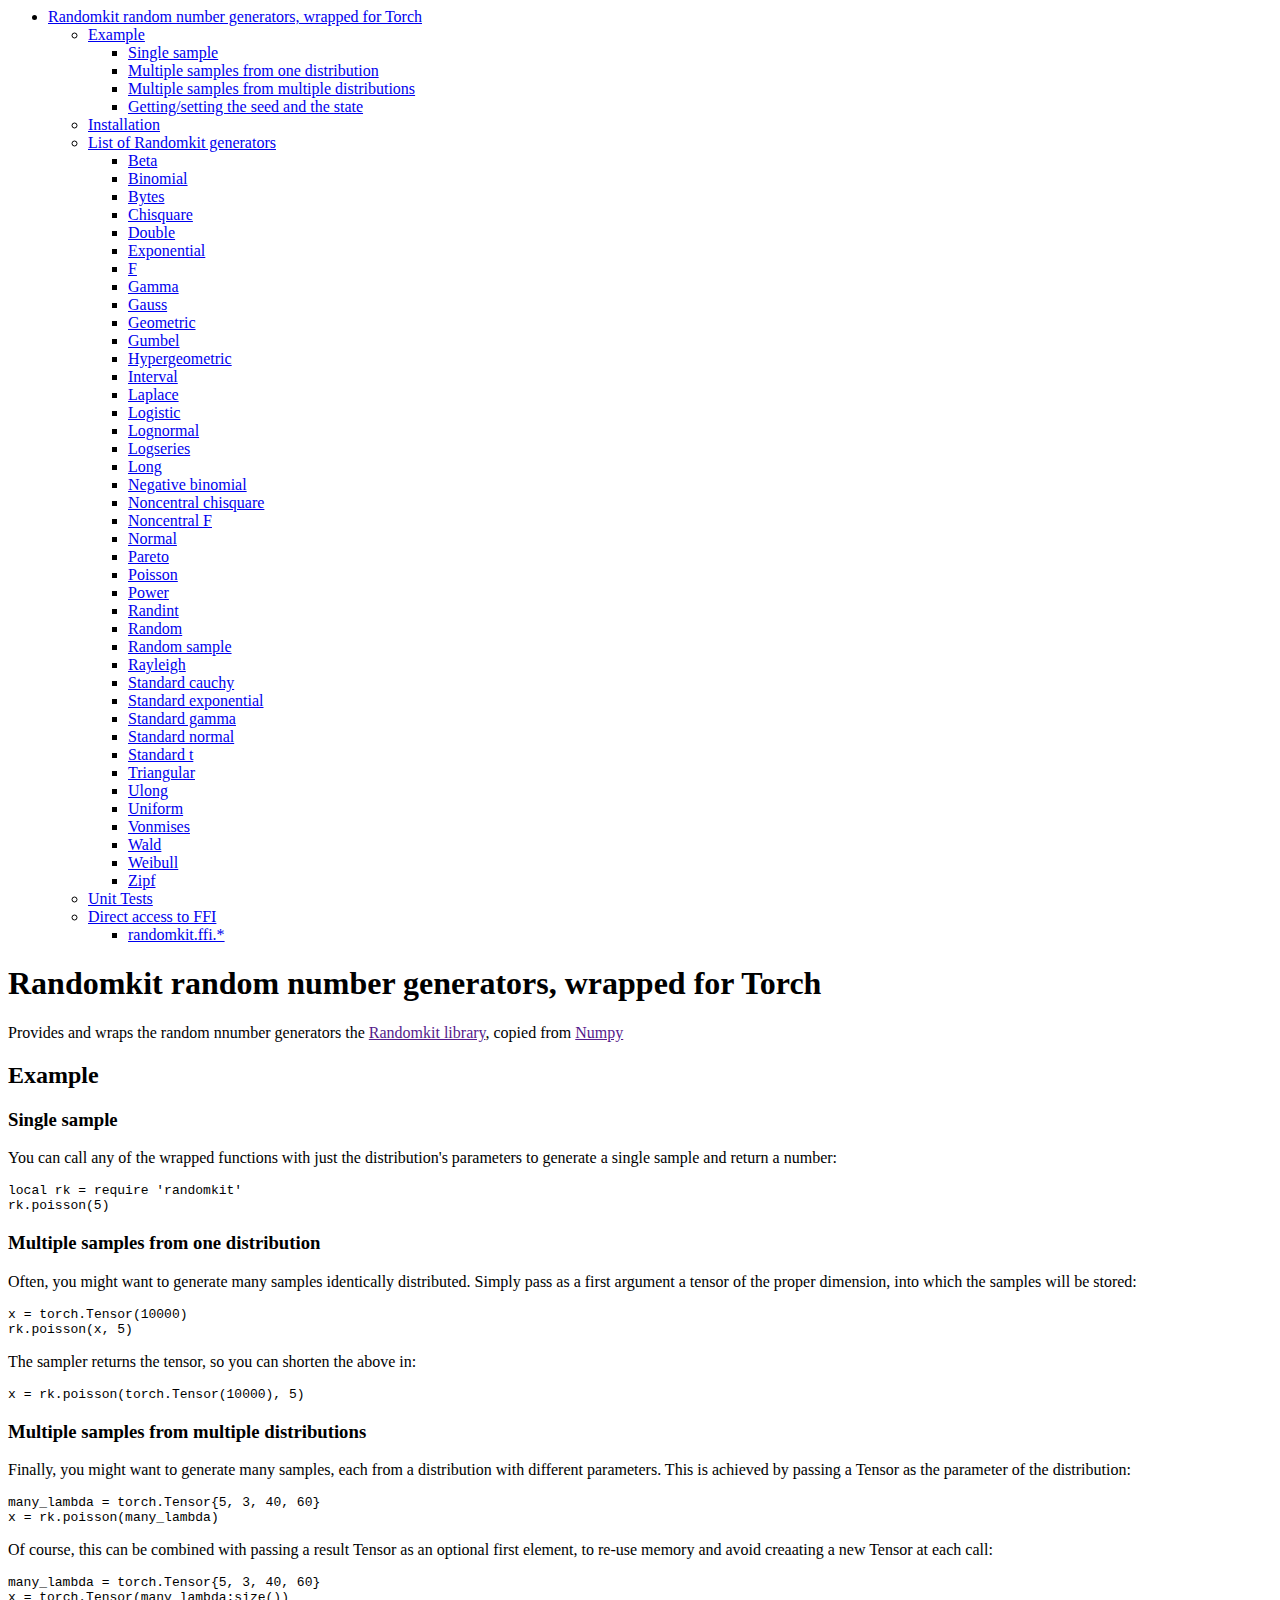
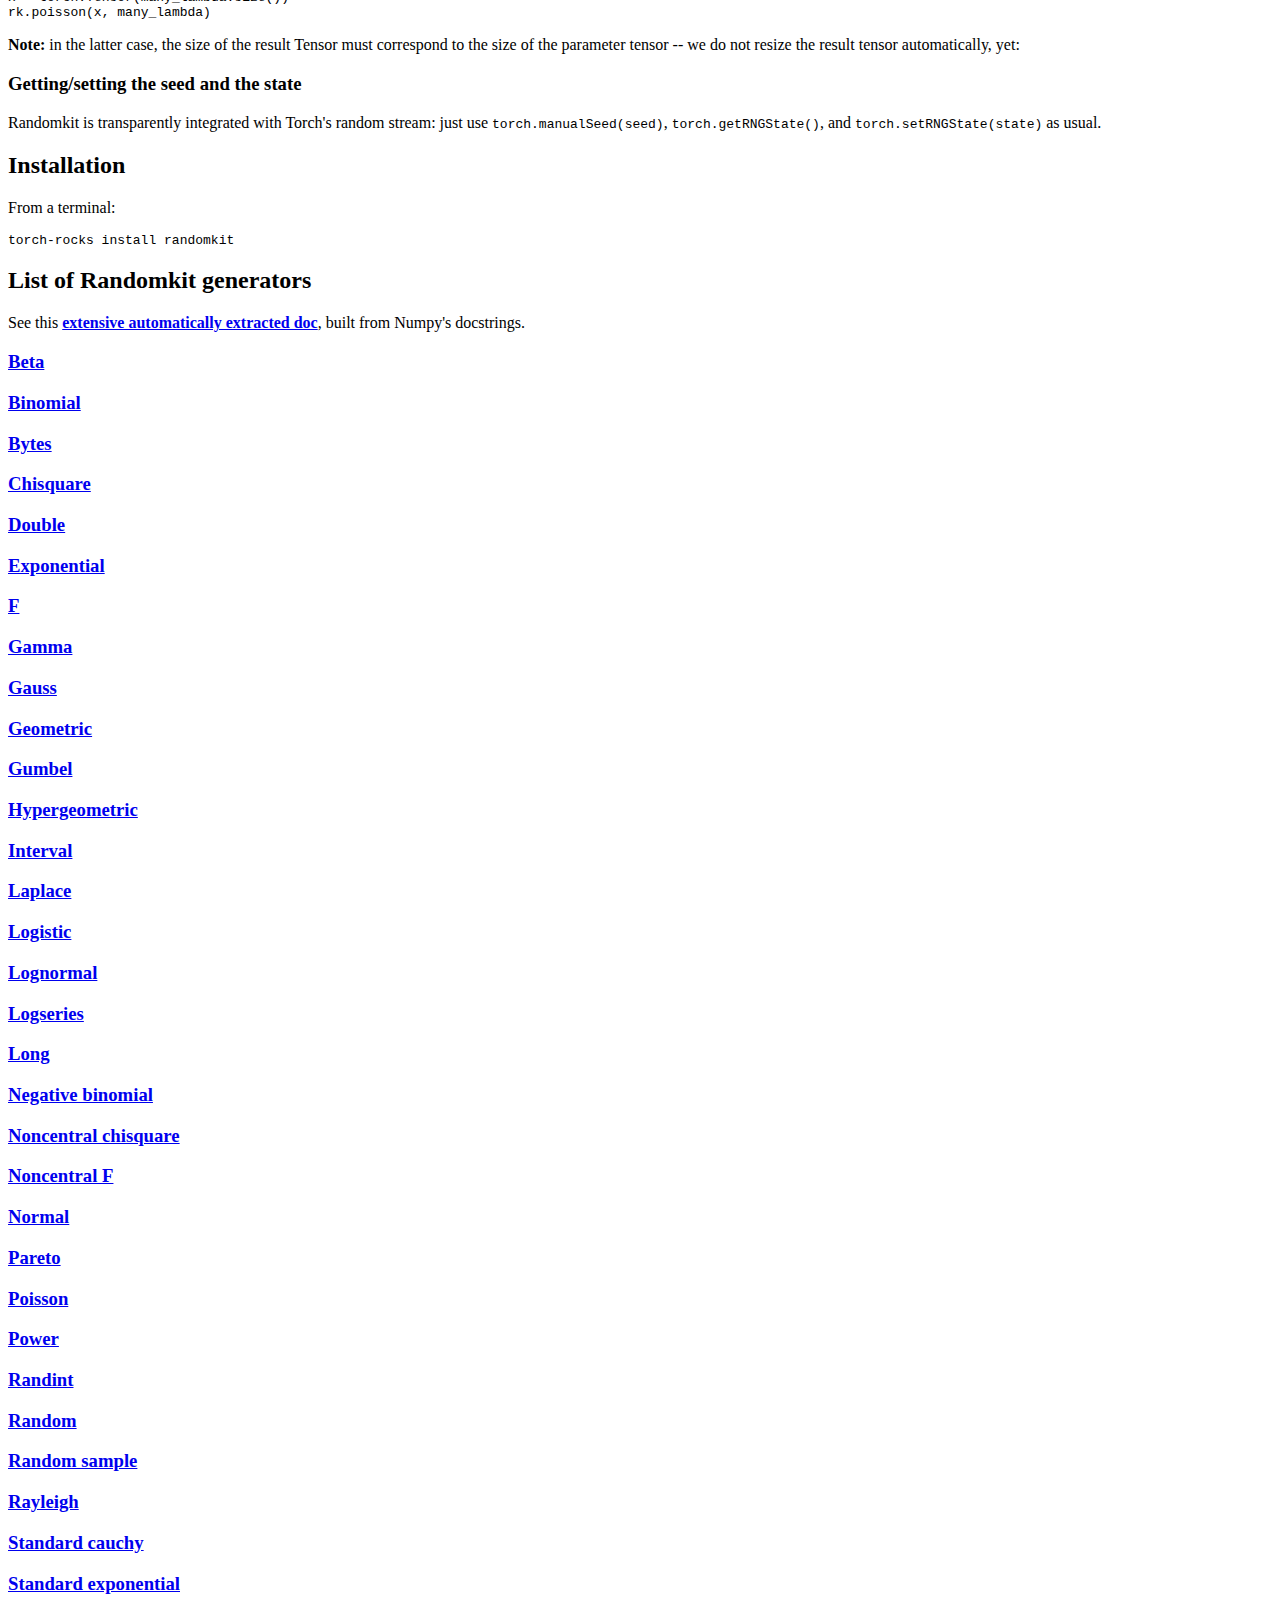
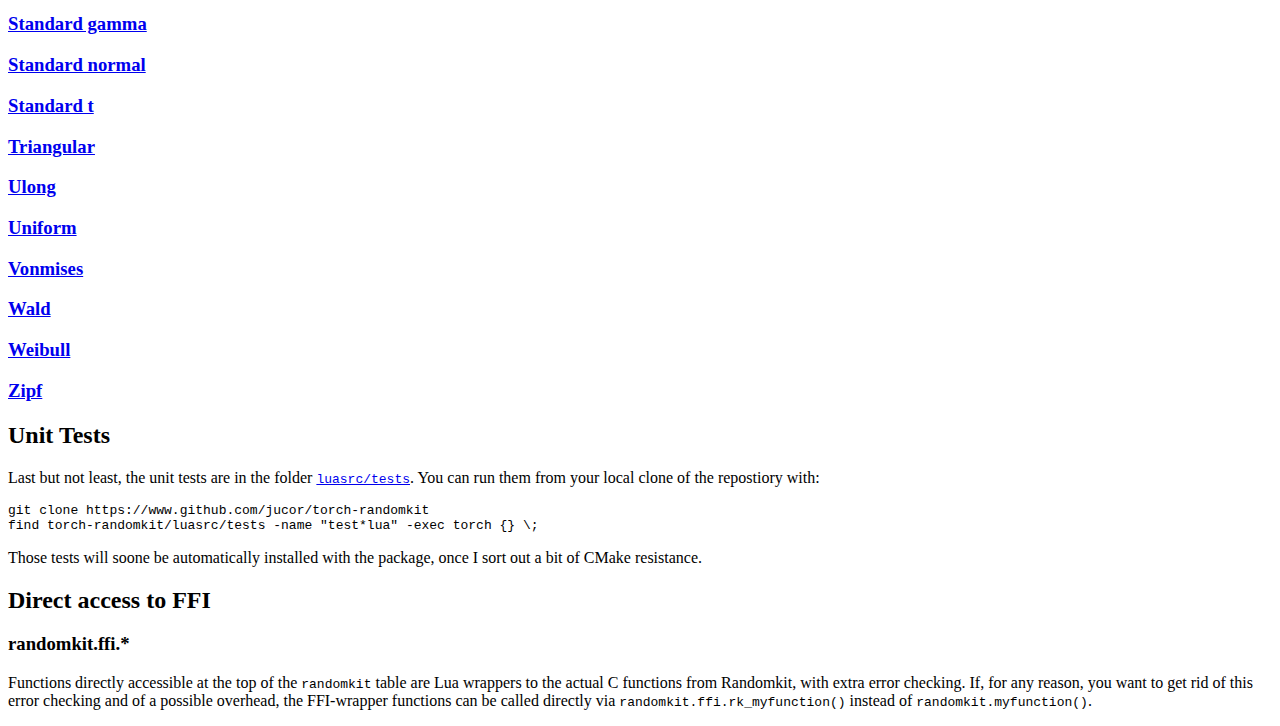
==== doc/html/index.html @ 9cf6b062 "Extract torch-distributions out of torch-randomkit" ====
<html>
    <head>
    <meta charset="utf-8">
    <meta http-equiv="X-UA-Compatible" content="chrome=1">
    <title>Randomkit RNG for Torch</title>

    <link rel="stylesheet" href="stylesheets/styles.css">
    <link rel="stylesheet" href="stylesheets/pygment_trac.css">
    <meta name="viewport" content="width=device-width, initial-scale=1, user-scalable=no">
    <!--[if lt IE 9]>
    <script src="//html5shiv.googlecode.com/svn/trunk/html5.js"></script>
    <![endif]-->

  </head>
  <body>

      <div class="wrapper">
          <header>
          <div id="navcontainer">
          <ul>
<li>
<a href="#toc_0">Randomkit random number generators, wrapped for Torch</a>
<ul>
<li>
<a href="#toc_1">Example</a>
<ul>
<li>
<a href="#toc_2">Single sample</a>
</li>
<li>
<a href="#toc_3">Multiple samples from one distribution</a>
</li>
<li>
<a href="#toc_4">Multiple samples from multiple distributions</a>
</li>
<li>
<a href="#toc_5">Getting/setting the seed and the state</a>
</li>
</ul>
</li>
<li>
<a href="#toc_6">Installation</a>
</li>
<li>
<a href="#toc_7">List of Randomkit generators</a>
<ul>
<li>
<a href="#toc_8">Beta</a>
</li>
<li>
<a href="#toc_9">Binomial</a>
</li>
<li>
<a href="#toc_10">Bytes</a>
</li>
<li>
<a href="#toc_11">Chisquare</a>
</li>
<li>
<a href="#toc_12">Double</a>
</li>
<li>
<a href="#toc_13">Exponential</a>
</li>
<li>
<a href="#toc_14">F</a>
</li>
<li>
<a href="#toc_15">Gamma</a>
</li>
<li>
<a href="#toc_16">Gauss</a>
</li>
<li>
<a href="#toc_17">Geometric</a>
</li>
<li>
<a href="#toc_18">Gumbel</a>
</li>
<li>
<a href="#toc_19">Hypergeometric</a>
</li>
<li>
<a href="#toc_20">Interval</a>
</li>
<li>
<a href="#toc_21">Laplace</a>
</li>
<li>
<a href="#toc_22">Logistic</a>
</li>
<li>
<a href="#toc_23">Lognormal</a>
</li>
<li>
<a href="#toc_24">Logseries</a>
</li>
<li>
<a href="#toc_25">Long</a>
</li>
<li>
<a href="#toc_26">Negative binomial</a>
</li>
<li>
<a href="#toc_27">Noncentral chisquare</a>
</li>
<li>
<a href="#toc_28">Noncentral F</a>
</li>
<li>
<a href="#toc_29">Normal</a>
</li>
<li>
<a href="#toc_30">Pareto</a>
</li>
<li>
<a href="#toc_31">Poisson</a>
</li>
<li>
<a href="#toc_32">Power</a>
</li>
<li>
<a href="#toc_33">Randint</a>
</li>
<li>
<a href="#toc_34">Random</a>
</li>
<li>
<a href="#toc_35">Random sample</a>
</li>
<li>
<a href="#toc_36">Rayleigh</a>
</li>
<li>
<a href="#toc_37">Standard cauchy</a>
</li>
<li>
<a href="#toc_38">Standard exponential</a>
</li>
<li>
<a href="#toc_39">Standard gamma</a>
</li>
<li>
<a href="#toc_40">Standard normal</a>
</li>
<li>
<a href="#toc_41">Standard t</a>
</li>
<li>
<a href="#toc_42">Triangular</a>
</li>
<li>
<a href="#toc_43">Ulong</a>
</li>
<li>
<a href="#toc_44">Uniform</a>
</li>
<li>
<a href="#toc_45">Vonmises</a>
</li>
<li>
<a href="#toc_46">Wald</a>
</li>
<li>
<a href="#toc_47">Weibull</a>
</li>
<li>
<a href="#toc_48">Zipf</a>
</li>
</ul>
</li>
<li>
<a href="#toc_49">Unit Tests</a>
</li>
<li>
<a href="#toc_50">Direct access to FFI</a>
<ul>
<li>
<a href="#toc_51">randomkit.ffi.*</a>
</li>
</ul>
</li>
</ul>
</li>
</ul>

          </div>
          </header>
          <section>
          <h1 id="toc_0">Randomkit random number generators, wrapped for Torch</h1>

<p>Provides and wraps the random nnumber generators the <a href="">Randomkit library</a>, copied from <a href="">Numpy</a></p>

<h2 id="toc_1">Example</h2>

<h3 id="toc_2">Single sample</h3>

<p>You can call any of the wrapped functions with just the distribution&#39;s parameters to generate a single sample and return a number:</p>
<div class="highlight"><pre><code class="lua language-lua" data-lang="lua"><span class="kd">local</span> <span class="n">rk</span> <span class="o">=</span> <span class="nb">require</span> <span class="s1">&#39;</span><span class="s">randomkit&#39;</span>
<span class="n">rk</span><span class="p">.</span><span class="n">poisson</span><span class="p">(</span><span class="mi">5</span><span class="p">)</span>
</code></pre></div>
<h3 id="toc_3">Multiple samples from one distribution</h3>

<p>Often, you might want to generate many samples identically distributed. Simply pass as a first argument a tensor of the proper dimension, into which the samples will be stored:</p>
<div class="highlight"><pre><code class="lua language-lua" data-lang="lua"><span class="n">x</span> <span class="o">=</span> <span class="n">torch</span><span class="p">.</span><span class="n">Tensor</span><span class="p">(</span><span class="mi">10000</span><span class="p">)</span>
<span class="n">rk</span><span class="p">.</span><span class="n">poisson</span><span class="p">(</span><span class="n">x</span><span class="p">,</span> <span class="mi">5</span><span class="p">)</span>
</code></pre></div>
<p>The sampler returns the tensor, so you can shorten the above in:</p>
<div class="highlight"><pre><code class="lua language-lua" data-lang="lua"><span class="n">x</span> <span class="o">=</span> <span class="n">rk</span><span class="p">.</span><span class="n">poisson</span><span class="p">(</span><span class="n">torch</span><span class="p">.</span><span class="n">Tensor</span><span class="p">(</span><span class="mi">10000</span><span class="p">),</span> <span class="mi">5</span><span class="p">)</span>
</code></pre></div>
<h3 id="toc_4">Multiple samples from multiple distributions</h3>

<p>Finally, you might want to generate many samples, each from a distribution with different parameters. This is achieved by passing a Tensor as the parameter of the distribution:</p>
<div class="highlight"><pre><code class="lua language-lua" data-lang="lua"><span class="n">many_lambda</span> <span class="o">=</span> <span class="n">torch</span><span class="p">.</span><span class="n">Tensor</span><span class="p">{</span><span class="mi">5</span><span class="p">,</span> <span class="mi">3</span><span class="p">,</span> <span class="mi">40</span><span class="p">,</span> <span class="mi">60</span><span class="p">}</span>
<span class="n">x</span> <span class="o">=</span> <span class="n">rk</span><span class="p">.</span><span class="n">poisson</span><span class="p">(</span><span class="n">many_lambda</span><span class="p">)</span>
</code></pre></div>
<p>Of course, this can be combined with passing a result Tensor as an optional first element, to re-use memory and avoid creaating a new Tensor at each call:</p>
<div class="highlight"><pre><code class="lua language-lua" data-lang="lua"><span class="n">many_lambda</span> <span class="o">=</span> <span class="n">torch</span><span class="p">.</span><span class="n">Tensor</span><span class="p">{</span><span class="mi">5</span><span class="p">,</span> <span class="mi">3</span><span class="p">,</span> <span class="mi">40</span><span class="p">,</span> <span class="mi">60</span><span class="p">}</span>
<span class="n">x</span> <span class="o">=</span> <span class="n">torch</span><span class="p">.</span><span class="n">Tensor</span><span class="p">(</span><span class="n">many_lambda</span><span class="p">:</span><span class="n">size</span><span class="p">())</span>
<span class="n">rk</span><span class="p">.</span><span class="n">poisson</span><span class="p">(</span><span class="n">x</span><span class="p">,</span> <span class="n">many_lambda</span><span class="p">)</span>
</code></pre></div>
<p><strong>Note:</strong> in the latter case, the size of the result Tensor must correspond to the size of the parameter tensor -- we do not resize the result tensor automatically, yet:</p>

<h3 id="toc_5">Getting/setting the seed and the state</h3>

<p>Randomkit is transparently integrated with Torch&#39;s random stream: just use <code>torch.manualSeed(seed)</code>, <code>torch.getRNGState()</code>, and <code>torch.setRNGState(state)</code> as usual.</p>

<h2 id="toc_6">Installation</h2>

<p>From a terminal:</p>
<div class="highlight"><pre><code class="bash language-bash" data-lang="bash">torch-rocks install randomkit
</code></pre></div>
<h2 id="toc_7">List of Randomkit generators</h2>

<p>See this <strong><a href="randomkit.html">extensive automatically extracted doc</a></strong>, built from Numpy&#39;s docstrings.</p>

<h3 id="toc_8"><a href="randomkit.html#beta">Beta</a></h3>

<h3 id="toc_9"><a href="randomkit.html#binomial">Binomial</a></h3>

<h3 id="toc_10"><a href="randomkit.html#bytes">Bytes</a></h3>

<h3 id="toc_11"><a href="randomkit.html#chisquare">Chisquare</a></h3>

<h3 id="toc_12"><a href="randomkit.html#double">Double</a></h3>

<h3 id="toc_13"><a href="randomkit.html#exponential">Exponential</a></h3>

<h3 id="toc_14"><a href="randomkit.html#f">F</a></h3>

<h3 id="toc_15"><a href="randomkit.html#gamma">Gamma</a></h3>

<h3 id="toc_16"><a href="randomkit.html#gauss">Gauss</a></h3>

<h3 id="toc_17"><a href="randomkit.html#geometric">Geometric</a></h3>

<h3 id="toc_18"><a href="randomkit.html#gumbel">Gumbel</a></h3>

<h3 id="toc_19"><a href="randomkit.html#hypergeometric">Hypergeometric</a></h3>

<h3 id="toc_20"><a href="randomkit.html#interval">Interval</a></h3>

<h3 id="toc_21"><a href="randomkit.html#laplace">Laplace</a></h3>

<h3 id="toc_22"><a href="randomkit.html#logistic">Logistic</a></h3>

<h3 id="toc_23"><a href="randomkit.html#lognormal">Lognormal</a></h3>

<h3 id="toc_24"><a href="randomkit.html#logseries">Logseries</a></h3>

<h3 id="toc_25"><a href="randomkit.html#long">Long</a></h3>

<h3 id="toc_26"><a href="randomkit.html#negative_binomial">Negative binomial</a></h3>

<h3 id="toc_27"><a href="randomkit.html#noncentral_chisquare">Noncentral chisquare</a></h3>

<h3 id="toc_28"><a href="randomkit.html#noncentral_f">Noncentral F</a></h3>

<h3 id="toc_29"><a href="randomkit.html#normal">Normal</a></h3>

<h3 id="toc_30"><a href="randomkit.html#pareto">Pareto</a></h3>

<h3 id="toc_31"><a href="randomkit.html#poisson">Poisson</a></h3>

<h3 id="toc_32"><a href="randomkit.html#power">Power</a></h3>

<h3 id="toc_33"><a href="randomkit.html#randint">Randint</a></h3>

<h3 id="toc_34"><a href="randomkit.html#random">Random</a></h3>

<h3 id="toc_35"><a href="randomkit.html#random_sample">Random sample</a></h3>

<h3 id="toc_36"><a href="randomkit.html#rayleigh">Rayleigh</a></h3>

<h3 id="toc_37"><a href="randomkit.html#standard_cauchy">Standard cauchy</a></h3>

<h3 id="toc_38"><a href="randomkit.html#standard_exponential">Standard exponential</a></h3>

<h3 id="toc_39"><a href="randomkit.html#standard_gamma">Standard gamma</a></h3>

<h3 id="toc_40"><a href="randomkit.html#standard_normal">Standard normal</a></h3>

<h3 id="toc_41"><a href="randomkit.html#standard_t">Standard t</a></h3>

<h3 id="toc_42"><a href="randomkit.html#triangular">Triangular</a></h3>

<h3 id="toc_43"><a href="randomkit.html#ulong">Ulong</a></h3>

<h3 id="toc_44"><a href="randomkit.html#uniform">Uniform</a></h3>

<h3 id="toc_45"><a href="randomkit.html#vonmises">Vonmises</a></h3>

<h3 id="toc_46"><a href="randomkit.html#wald">Wald</a></h3>

<h3 id="toc_47"><a href="randomkit.html#weibull">Weibull</a></h3>

<h3 id="toc_48"><a href="randomkit.html#zipf">Zipf</a></h3>

<h2 id="toc_49">Unit Tests</h2>

<p>Last but not least, the unit tests are in the folder
<a href="https://github.com/jucor/torch-randomkit/tree/master/luasrc/tests"><code>luasrc/tests</code></a>. You can run them from your local clone of the repostiory with:</p>
<div class="highlight"><pre><code class="bash language-bash" data-lang="bash">git clone https://www.github.com/jucor/torch-randomkit
find torch-randomkit/luasrc/tests -name <span class="s2">&quot;test*lua&quot;</span> -exec torch <span class="o">{}</span> <span class="se">\;</span>
</code></pre></div>
<p>Those tests will soone be automatically installed with the package, once I sort out a bit of CMake resistance.</p>

<h2 id="toc_50">Direct access to FFI</h2>

<h3 id="toc_51">randomkit.ffi.*</h3>

<p>Functions directly accessible at the top of the <code>randomkit</code> table are Lua wrappers to the actual C functions from Randomkit, with extra error checking. If, for any reason, you want to get rid of this error checking and of a possible overhead, the FFI-wrapper functions can be called directly via <code>randomkit.ffi.rk_myfunction()</code> instead of <code>randomkit.myfunction()</code>.</p>

          </section>
      </div>
      <script src="javascripts/scale.fix.js"></script>
  </body>
</html>
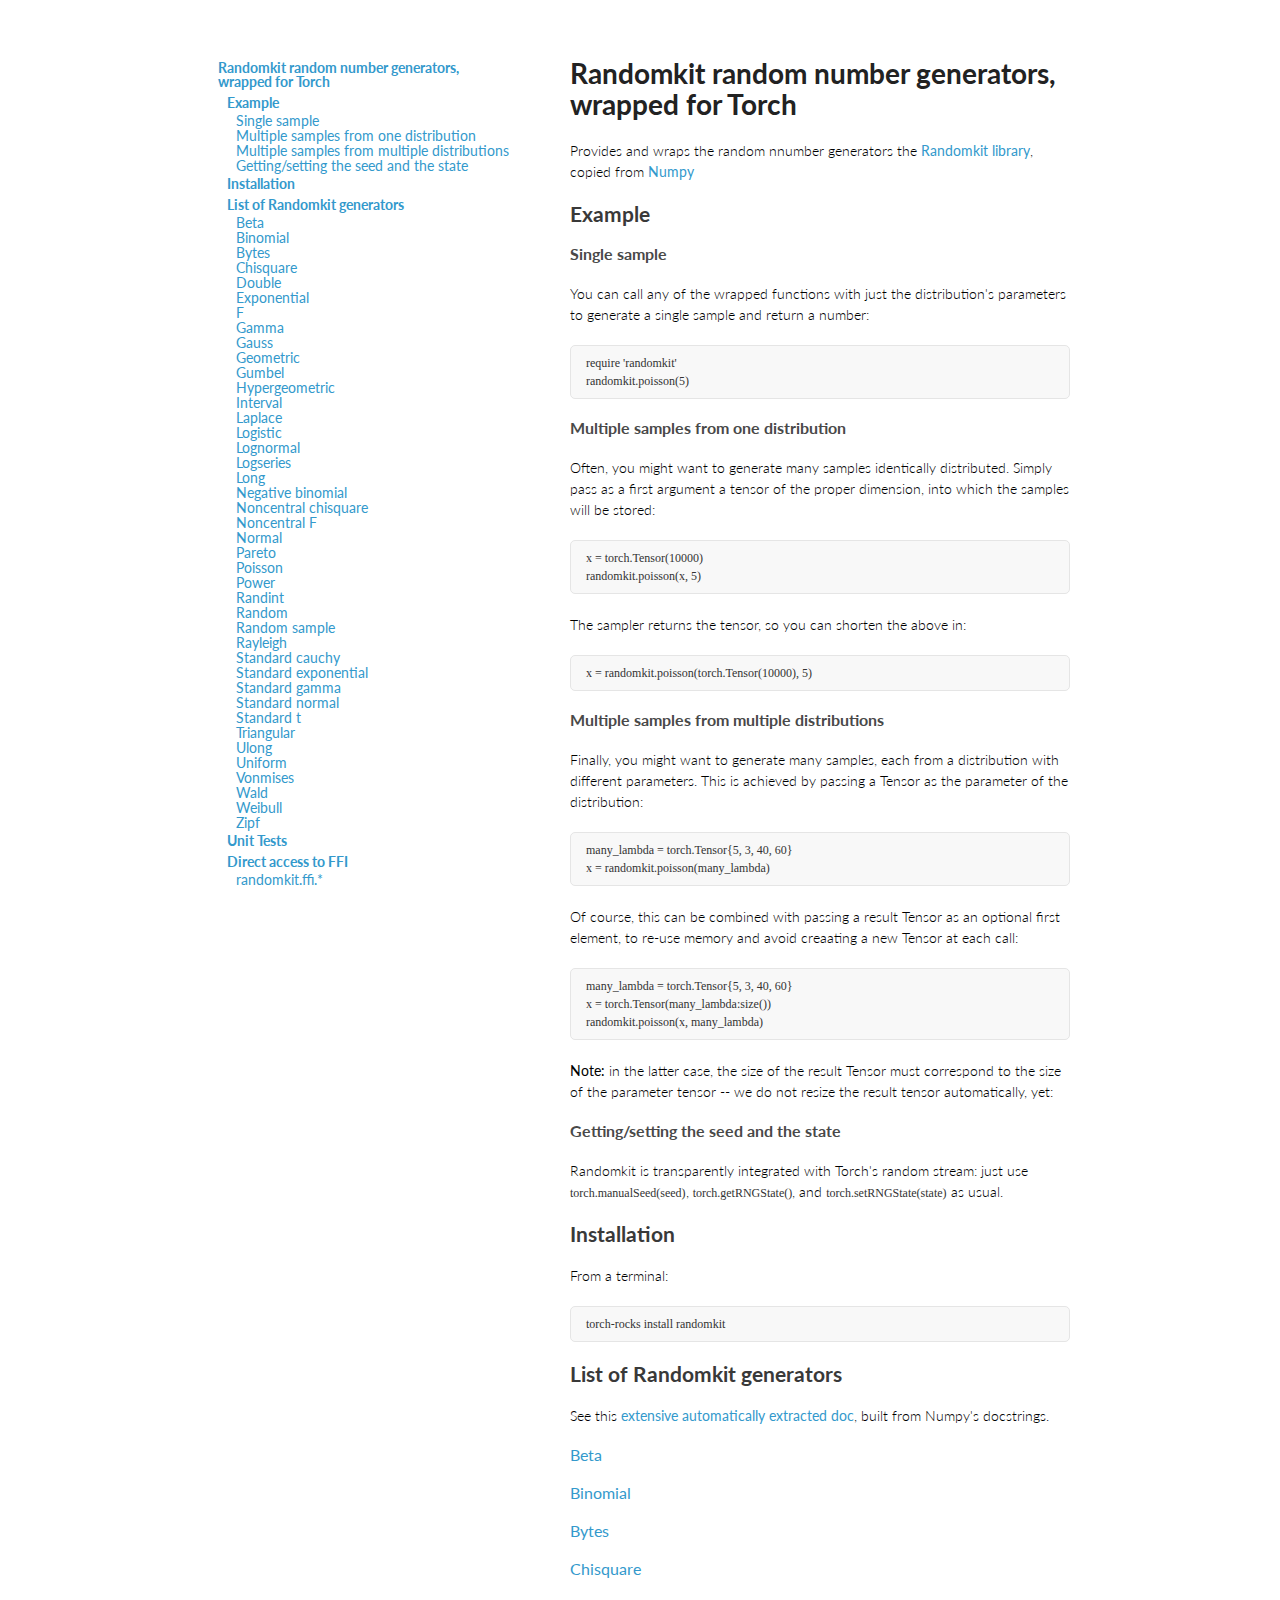
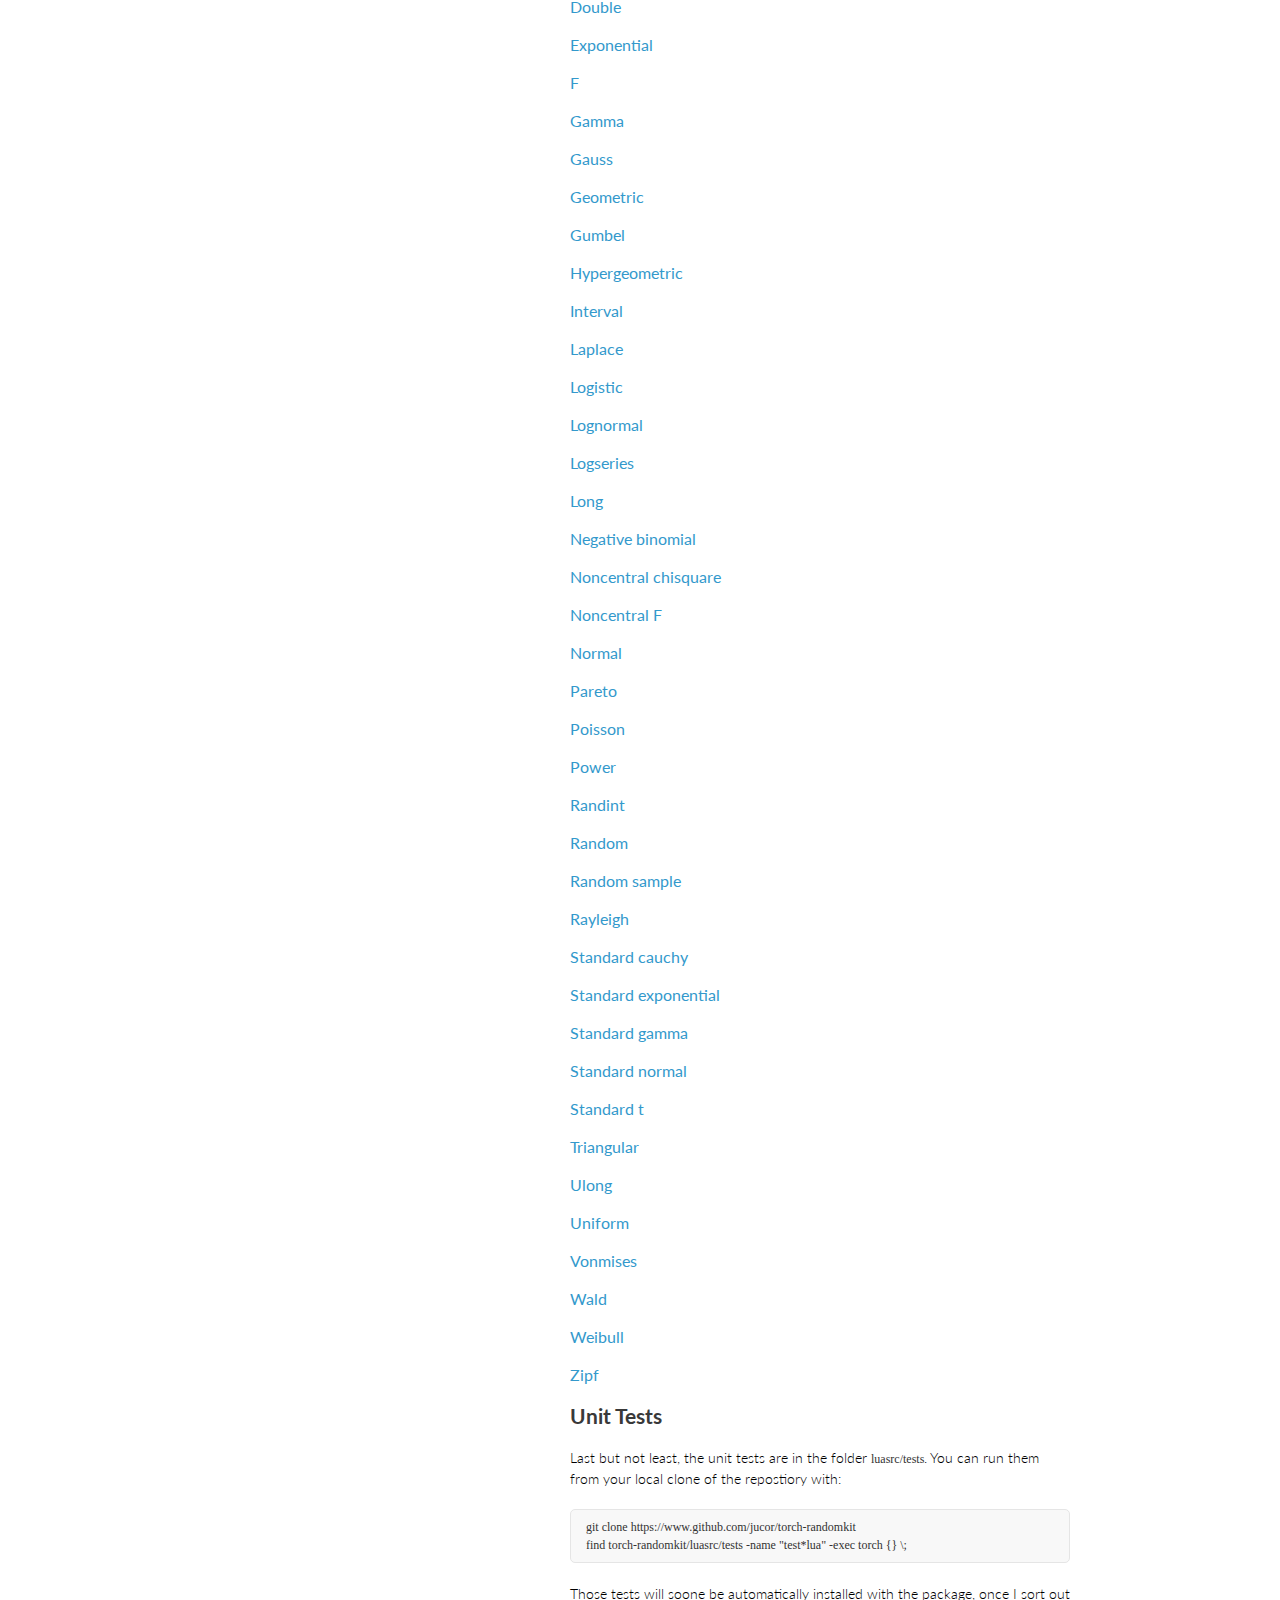
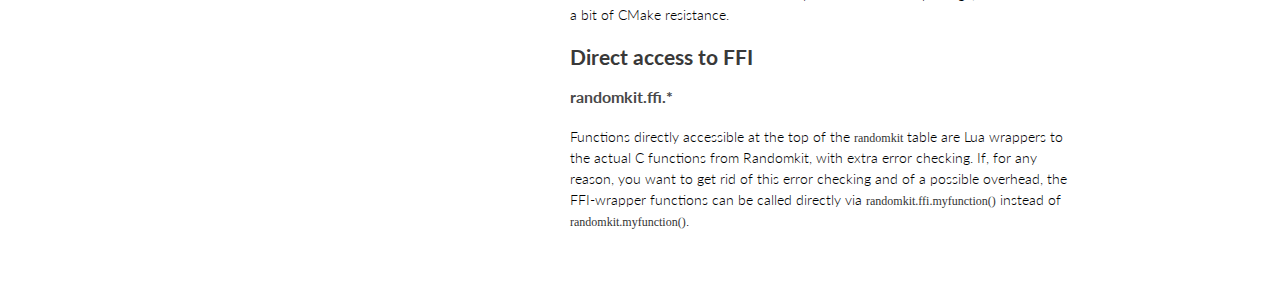
==== commit ba92cf4c: "Move distributions to own package" ====
--- a/doc/html/index.html
+++ b/doc/html/index.html
@@ -196,28 +196,28 @@
 <h3 id="toc_2">Single sample</h3>
 
 <p>You can call any of the wrapped functions with just the distribution&#39;s parameters to generate a single sample and return a number:</p>
-<div class="highlight"><pre><code class="lua language-lua" data-lang="lua"><span class="kd">local</span> <span class="n">rk</span> <span class="o">=</span> <span class="nb">require</span> <span class="s1">&#39;</span><span class="s">randomkit&#39;</span>
-<span class="n">rk</span><span class="p">.</span><span class="n">poisson</span><span class="p">(</span><span class="mi">5</span><span class="p">)</span>
+<div class="highlight"><pre><code class="lua language-lua" data-lang="lua"><span class="nb">require</span> <span class="s1">&#39;</span><span class="s">randomkit&#39;</span>
+<span class="n">randomkit</span><span class="p">.</span><span class="n">poisson</span><span class="p">(</span><span class="mi">5</span><span class="p">)</span>
 </code></pre></div>
 <h3 id="toc_3">Multiple samples from one distribution</h3>
 
 <p>Often, you might want to generate many samples identically distributed. Simply pass as a first argument a tensor of the proper dimension, into which the samples will be stored:</p>
 <div class="highlight"><pre><code class="lua language-lua" data-lang="lua"><span class="n">x</span> <span class="o">=</span> <span class="n">torch</span><span class="p">.</span><span class="n">Tensor</span><span class="p">(</span><span class="mi">10000</span><span class="p">)</span>
-<span class="n">rk</span><span class="p">.</span><span class="n">poisson</span><span class="p">(</span><span class="n">x</span><span class="p">,</span> <span class="mi">5</span><span class="p">)</span>
+<span class="n">randomkit</span><span class="p">.</span><span class="n">poisson</span><span class="p">(</span><span class="n">x</span><span class="p">,</span> <span class="mi">5</span><span class="p">)</span>
 </code></pre></div>
 <p>The sampler returns the tensor, so you can shorten the above in:</p>
-<div class="highlight"><pre><code class="lua language-lua" data-lang="lua"><span class="n">x</span> <span class="o">=</span> <span class="n">rk</span><span class="p">.</span><span class="n">poisson</span><span class="p">(</span><span class="n">torch</span><span class="p">.</span><span class="n">Tensor</span><span class="p">(</span><span class="mi">10000</span><span class="p">),</span> <span class="mi">5</span><span class="p">)</span>
+<div class="highlight"><pre><code class="lua language-lua" data-lang="lua"><span class="n">x</span> <span class="o">=</span> <span class="n">randomkit</span><span class="p">.</span><span class="n">poisson</span><span class="p">(</span><span class="n">torch</span><span class="p">.</span><span class="n">Tensor</span><span class="p">(</span><span class="mi">10000</span><span class="p">),</span> <span class="mi">5</span><span class="p">)</span>
 </code></pre></div>
 <h3 id="toc_4">Multiple samples from multiple distributions</h3>
 
 <p>Finally, you might want to generate many samples, each from a distribution with different parameters. This is achieved by passing a Tensor as the parameter of the distribution:</p>
 <div class="highlight"><pre><code class="lua language-lua" data-lang="lua"><span class="n">many_lambda</span> <span class="o">=</span> <span class="n">torch</span><span class="p">.</span><span class="n">Tensor</span><span class="p">{</span><span class="mi">5</span><span class="p">,</span> <span class="mi">3</span><span class="p">,</span> <span class="mi">40</span><span class="p">,</span> <span class="mi">60</span><span class="p">}</span>
-<span class="n">x</span> <span class="o">=</span> <span class="n">rk</span><span class="p">.</span><span class="n">poisson</span><span class="p">(</span><span class="n">many_lambda</span><span class="p">)</span>
+<span class="n">x</span> <span class="o">=</span> <span class="n">randomkit</span><span class="p">.</span><span class="n">poisson</span><span class="p">(</span><span class="n">many_lambda</span><span class="p">)</span>
 </code></pre></div>
 <p>Of course, this can be combined with passing a result Tensor as an optional first element, to re-use memory and avoid creaating a new Tensor at each call:</p>
 <div class="highlight"><pre><code class="lua language-lua" data-lang="lua"><span class="n">many_lambda</span> <span class="o">=</span> <span class="n">torch</span><span class="p">.</span><span class="n">Tensor</span><span class="p">{</span><span class="mi">5</span><span class="p">,</span> <span class="mi">3</span><span class="p">,</span> <span class="mi">40</span><span class="p">,</span> <span class="mi">60</span><span class="p">}</span>
 <span class="n">x</span> <span class="o">=</span> <span class="n">torch</span><span class="p">.</span><span class="n">Tensor</span><span class="p">(</span><span class="n">many_lambda</span><span class="p">:</span><span class="n">size</span><span class="p">())</span>
-<span class="n">rk</span><span class="p">.</span><span class="n">poisson</span><span class="p">(</span><span class="n">x</span><span class="p">,</span> <span class="n">many_lambda</span><span class="p">)</span>
+<span class="n">randomkit</span><span class="p">.</span><span class="n">poisson</span><span class="p">(</span><span class="n">x</span><span class="p">,</span> <span class="n">many_lambda</span><span class="p">)</span>
 </code></pre></div>
 <p><strong>Note:</strong> in the latter case, the size of the result Tensor must correspond to the size of the parameter tensor -- we do not resize the result tensor automatically, yet:</p>
 
@@ -329,7 +329,7 @@
 
 <h3 id="toc_51">randomkit.ffi.*</h3>
 
-<p>Functions directly accessible at the top of the <code>randomkit</code> table are Lua wrappers to the actual C functions from Randomkit, with extra error checking. If, for any reason, you want to get rid of this error checking and of a possible overhead, the FFI-wrapper functions can be called directly via <code>randomkit.ffi.rk_myfunction()</code> instead of <code>randomkit.myfunction()</code>.</p>
+<p>Functions directly accessible at the top of the <code>randomkit</code> table are Lua wrappers to the actual C functions from Randomkit, with extra error checking. If, for any reason, you want to get rid of this error checking and of a possible overhead, the FFI-wrapper functions can be called directly via <code>randomkit.ffi.myfunction()</code> instead of <code>randomkit.myfunction()</code>.</p>
 
           </section>
       </div>
--- a/doc/html/stylesheets/styles.css
+++ b/doc/html/stylesheets/styles.css
@@ -0,0 +1,301 @@
+@import url(https://fonts.googleapis.com/css?family=Lato:300italic,700italic,300,700);
+
+body {
+  padding:50px;
+  font:14px/1.5 Lato, "Helvetica Neue", Helvetica, Arial, sans-serif;
+  color:#000;
+  font-weight:300;
+}
+
+h1, h2, h3, h4, h5, h6 {
+  color:#222;
+  margin:0 0 20px;
+}
+
+p, ul, ol, table, pre, dl {
+  margin:0 0 20px;
+}
+
+h1, h2, h3 {
+  line-height:1.1;
+}
+
+h1 {
+  font-size:28px;
+}
+
+h2 {
+  color:#393939;
+}
+
+h3, h4, h5, h6 {
+  color:#494949;
+}
+
+a {
+  color:#39c;
+  font-weight:400;
+  text-decoration:none;
+}
+
+a small {
+  font-size:11px;
+  color:#777;
+  margin-top:-0.6em;
+  display:block;
+}
+
+.wrapper {
+  width:860px;
+  margin:0 auto;
+}
+
+blockquote {
+  border-left:1px solid #e5e5e5;
+  margin:0;
+  padding:0 0 0 20px;
+  font-style:italic;
+}
+
+code, pre {
+  font-family:Monaco, Bitstream Vera Sans Mono, Lucida Console, Terminal;
+  color:#333;
+  font-size:12px;
+}
+
+pre {
+  padding:8px 15px;
+  background: #f8f8f8;  
+  border-radius:5px;
+  border:1px solid #e5e5e5;
+  overflow-x: auto;
+}
+
+table {
+  width:100%;
+  border-collapse:collapse;
+}
+
+th, td {
+  text-align:left;
+  padding:5px 10px;
+  border-bottom:1px solid #e5e5e5;
+}
+
+dt {
+  color:#444;
+  font-weight:700;
+}
+
+th {
+  color:#444;
+}
+
+img {
+  max-width:100%;
+}
+
+header {
+  width:270px;
+  float:left;
+  /* position:fixed; */
+}
+
+header ul {
+    list-style:none;
+    padding:10;
+}
+
+#navcontainer ul
+{
+    margin: 0;
+    padding: 0;
+    list-style-type: none;
+    line-height: 1em;
+}
+
+#navcontainer a
+{
+display: block;
+width: 20em;
+padding: 3px 12px 3px 8px;
+text-decoration: none;
+border-bottom: 1px solid #fff;
+font-weight: bold;
+}
+
+#navcontainer a:hover
+{
+background-color: #369;
+color: #FFF;
+}
+
+#navcontainer li li a
+{
+display: block;
+padding: 3px 3px 3px 17px;
+}
+
+#navcontainer li li li a
+{
+display: block;
+width: 20em;
+padding: 0px 0px 0px 26px;
+text-decoration: none;
+border-bottom: 1px solid #fff;
+font-weight: normal;
+}
+ 
+/* header ul {
+  list-style:none;
+  height:40px;
+  
+  padding:0;
+  
+  background: #eee;
+  background: -moz-linear-gradient(top, #f8f8f8 0%, #dddddd 100%);
+  background: -webkit-gradient(linear, left top, left bottom, color-stop(0%,#f8f8f8), color-stop(100%,#dddddd));
+  background: -webkit-linear-gradient(top, #f8f8f8 0%,#dddddd 100%);
+  background: -o-linear-gradient(top, #f8f8f8 0%,#dddddd 100%);
+  background: -ms-linear-gradient(top, #f8f8f8 0%,#dddddd 100%);
+  background: linear-gradient(top, #f8f8f8 0%,#dddddd 100%);
+  
+  border-radius:5px;
+  border:1px solid #d2d2d2;
+  box-shadow:inset #fff 0 1px 0, inset rgba(0,0,0,0.03) 0 -1px 0;
+  width:270px; 
+}
+
+header li {
+  width:89px;
+  float:left;
+  border-right:1px solid #d2d2d2;
+  height:40px;
+}
+
+header ul a {
+  line-height:1;
+  font-size:11px;
+  color:#999;
+  display:block;
+  text-align:center;
+  padding-top:6px;
+  height:40px;
+}
+
+strong {
+  color:#222;
+  font-weight:700;
+}
+
+header ul li + li {
+  width:88px;
+  border-left:1px solid #fff;
+}
+
+header ul li + li + li {
+  border-right:none;
+  width:89px;
+}
+
+header ul a strong {
+  font-size:14px;
+  display:block;
+  color:#222;
+}
+*/
+
+section {
+  width:500px;
+  float:right;
+  padding-bottom:50px;
+}
+
+small {
+  font-size:11px;
+}
+
+hr {
+  border:0;
+  background:#e5e5e5;
+  height:1px;
+  margin:0 0 20px;
+}
+
+footer {
+  width:270px;
+  float:left;
+  position:fixed;
+  bottom:50px;
+}
+
+@media print, screen and (max-width: 960px) {
+  
+  div.wrapper {
+    width:auto;
+    margin:0;
+  }
+  
+  header, section, footer {
+    float:none;
+    position:static;
+    width:auto;
+  }
+  
+  header {
+    padding-right:320px;
+  }
+  
+  section {
+    border:1px solid #e5e5e5;
+    border-width:1px 0;
+    padding:20px 0;
+    margin:0 0 20px;
+  }
+  
+  header a small {
+    display:inline;
+  }
+  
+  header ul {
+    position:absolute;
+    right:50px;
+    top:52px;
+  }
+}
+
+@media print, screen and (max-width: 720px) {
+  body {
+    word-wrap:break-word;
+  }
+  
+  header {
+    padding:0;
+  }
+  
+  header ul, header p.view {
+    position:static;
+  }
+  
+  pre, code {
+    word-wrap:normal;
+  }
+}
+
+@media print, screen and (max-width: 480px) {
+  body {
+    padding:15px;
+  }
+  
+  header ul {
+    display:none;
+  }
+}
+
+@media print {
+  body {
+    padding:0.4in;
+    font-size:12pt;
+    color:#444;
+  }
+}
